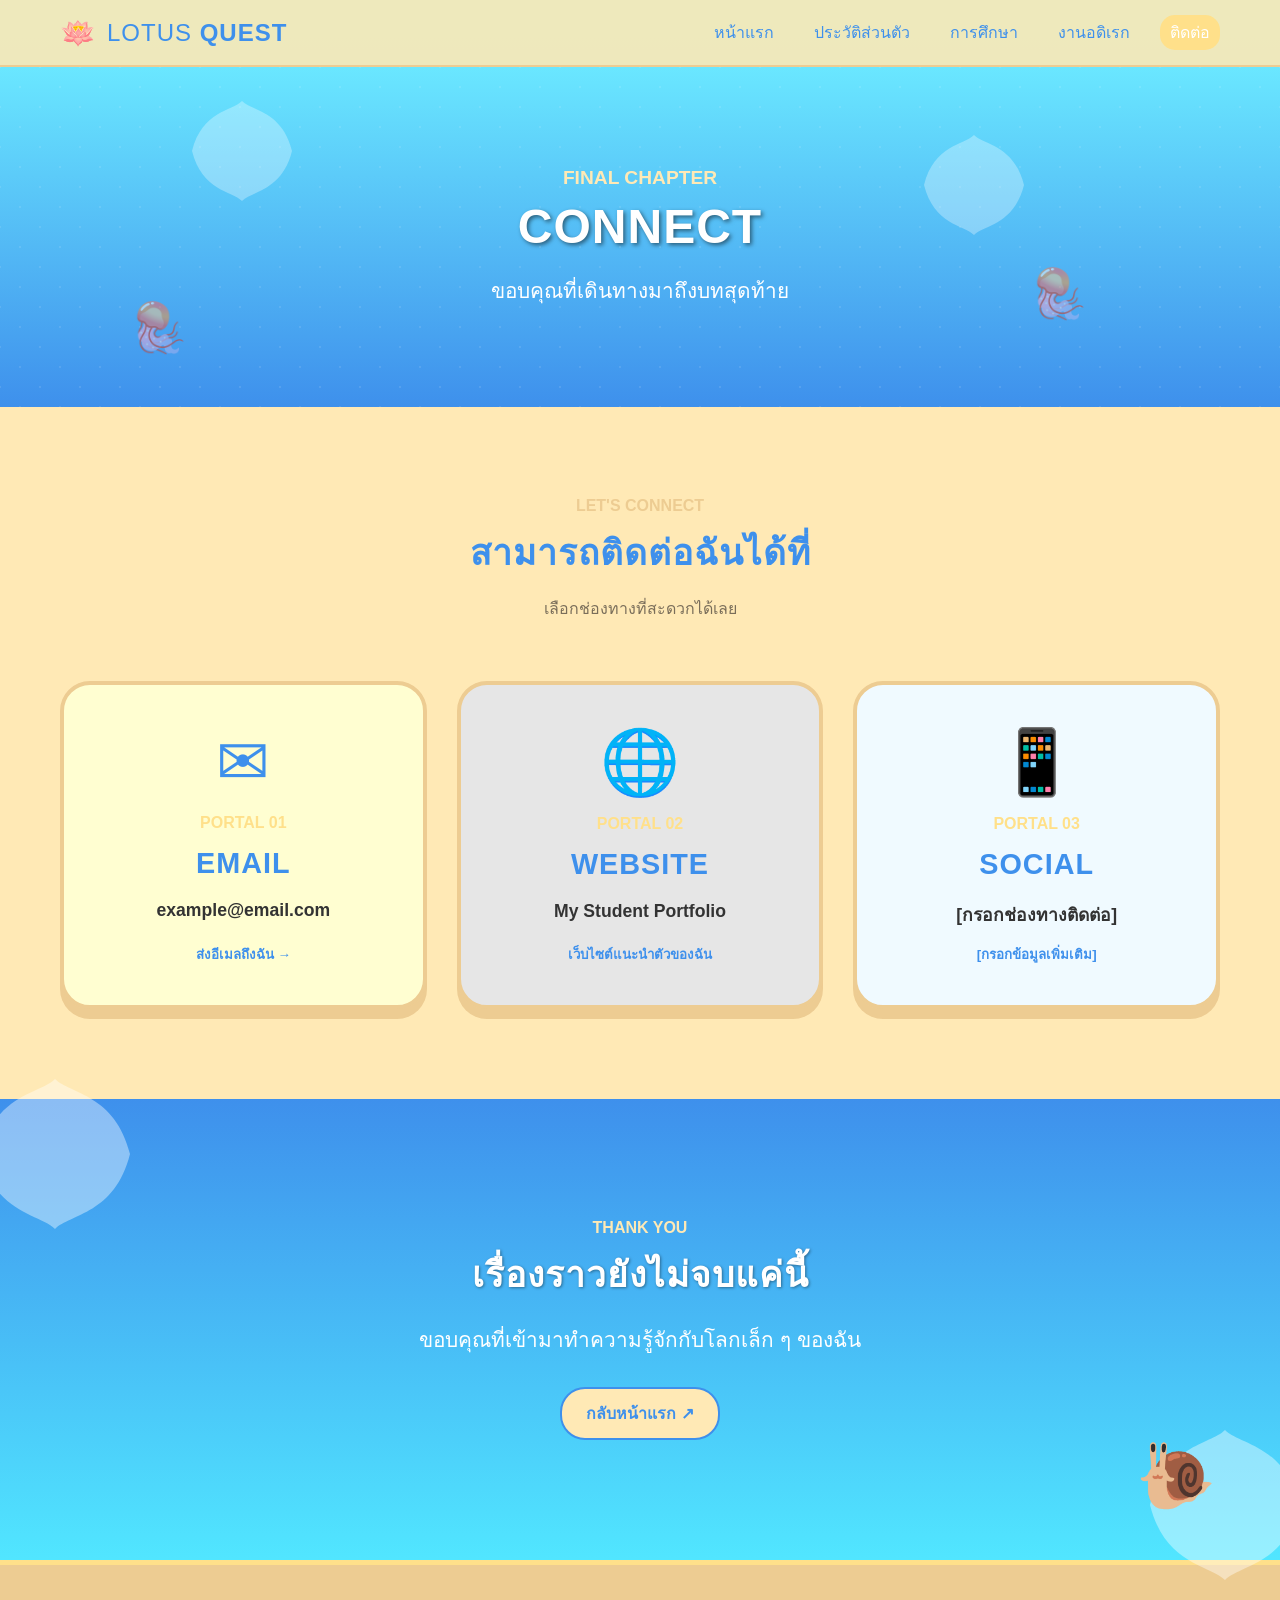
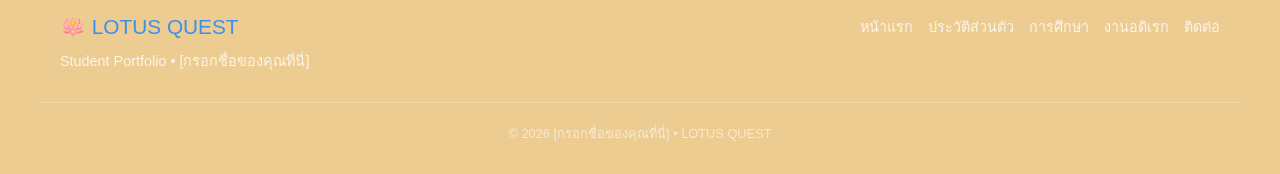
==== contact.html @ 3b306cef "Create contact.html" ====
<!DOCTYPE html>
<html lang="th">
<head>
  <meta charset="UTF-8">
  <meta name="viewport" content="width=device-width, initial-scale=1.0">
  <meta name="description" content="ช่องทางติดต่อของนักเรียนในธีม SpongeBob">
  <title>LOTUS QUEST | ติดต่อ</title>
  <style>
    /* 
       =========================================
       LOTUS QUEST - CONTACT PAGE (SpongeBob Theme)
       =========================================
    */

    /* --- Reset & Defaults --- */
    * {
      margin: 0;
      padding: 0;
      box-sizing: border-box;
    }

    body {
      font-family: 'Helvetica Neue', Helvetica, Arial, sans-serif;
      /* ธีมหลักเป็นพื้นหลังน้ำทะเลและทราย */
      background: linear-gradient(180deg, #51e6ff 0%, #3e90ec 60%, #ffe9b5 100%);
      color: #333;
      overflow-x: hidden;
      display: flex;
      flex-direction: column;
      min-height: 100vh;
    }

    .container {
      max-width: 1200px;
      margin: 0 auto;
      padding: 0 20px;
      width: 100%;
    }

    a {
      text-decoration: none;
      color: inherit;
      transition: all 0.3s ease;
    }

    ul {
      list-style: none;
    }

    /* --- Typography with Wobbly Font Effect --- */
    @font-face {
      font-family: 'Wobbly Font';
      /* คุณสามารถแทนที่ที่นี่ด้วย URL ฟอนต์จริง หรือลบออกหากไม่ต้องการใช้ */
      src: url('https://fonts.cdnfonts.com/s/72225/ComicRunes.woff') format('woff');
    }

    h1, h2, h3, .brand {
      font-family: 'Wobbly Font', 'Comic Sans MS', cursive, sans-serif;
      text-transform: uppercase;
      letter-spacing: 1px;
    }

    h1 {
      font-size: 3rem;
      color: #fff;
      text-shadow: 2px 2px 4px rgba(0,0,0,0.5);
    }

    h2 {
      font-size: 2.2rem;
      color: #fff;
      text-shadow: 1px 1px 3px rgba(0,0,0,0.4);
    }

    /* --- Buttons --- */
    .btn {
      display: inline-block;
      padding: 12px 24px;
      border-radius: 25px;
      font-weight: bold;
      text-transform: uppercase;
      cursor: pointer;
      border: 2px solid;
    }

    .btn-light {
      background-color: #ffe9b5; /* สีทราย */
      color: #3e90ec; /* สีน้ำทะเล */
      border-color: #3e90ec;
    }

    .btn-light:hover {
      background-color: #fff;
      color: #2a6fcc;
    }

    /* --- Header & Navbar --- */
    .site-header {
      background-color: rgba(255, 233, 181, 0.9); /* สีทรายโปร่งแสง */
      padding: 15px 0;
      position: sticky;
      top: 0;
      z-index: 1000;
      border-bottom: 2px solid #edcc92;
    }

    .navbar {
      display: flex;
      justify-content: space-between;
      align-items: center;
    }

    .brand {
      display: flex;
      align-items: center;
      gap: 10px;
      font-size: 1.5rem;
      color: #3e90ec;
    }

    .brand-mark {
      font-size: 1.8rem;
    }

    .nav-links {
      display: flex;
      gap: 20px;
    }

    .nav-links a {
      font-size: 1rem;
      color: #3e90ec;
      padding: 5px 10px;
      border-radius: 15px;
    }

    .nav-links a:hover,
    .nav-links a.active {
      background-color: #ffe08a; /* สีทรายเข้ม */
      color: #fff;
    }

    /* --- Hero Section --- */
    .page-hero {
      position: relative;
      padding: 100px 0;
      text-align: center;
      background: linear-gradient(180deg, #6ae7ff 0%, #3e90ec 100%);
      border-bottom: 10px solid #ffe9b5;
    }

    /* Spongebob Themed Background Elements */
    .sea-background {
      position: absolute;
      top: 0;
      left: 0;
      width: 100%;
      height: 100%;
      background-image: radial-gradient(#fff 1px, transparent 1px),
                        radial-gradient(#fff 1px, transparent 1px);
      background-size: 40px 40px;
      background-position: 0 0, 20px 20px;
      opacity: 0.1;
    }

    .flower-cloud {
      position: absolute;
      width: 100px;
      height: 100px;
      background-image: url('data:image/svg+xml;utf8,<svg xmlns="http://www.w3.org/2000/svg" viewBox="0 0 100 100"><path d="M50 0 C60 10 90 10 100 50 C90 90 60 90 50 100 C40 90 10 90 0 50 C10 10 40 10 50 0 Z" fill="%23fff" opacity="0.3"/></svg>');
      background-size: contain;
      background-repeat: no-repeat;
    }

    .fc1 { top: 10%; left: 15%; animation: float 6s infinite alternate; }
    .fc2 { top: 20%; right: 20%; animation: float 8s infinite alternate-reverse; }

    @keyframes float {
      0% { transform: translate(0, 0); }
      100% { transform: translate(10px, -10px); }
    }

    .jellyfish {
      position: absolute;
      font-size: 3rem;
      opacity: 0.5;
      animation: jelly 4s infinite;
    }

    .jf1 { bottom: 15%; left: 10%; animation-delay: 0.5s; }
    .jf2 { bottom: 25%; right: 15%; animation-delay: 1.5s; }

    @keyframes jelly {
      0% { transform: translateY(0); }
      50% { transform: translateY(-10px); }
      100% { transform: translateY(0); }
    }

    .page-title span {
      display: block;
      font-size: 1.2rem;
      color: #ffe9b5;
      font-weight: bold;
      text-transform: uppercase;
      margin-bottom: 10px;
    }

    .page-title p {
      font-size: 1.3rem;
      color: #fff;
      max-width: 600px;
      margin: 20px auto 0;
      line-height: 1.6;
    }

    /* --- Content Section --- */
    .content-section {
      padding: 80px 0;
      background-color: #ffe9b5; /* สีทราย */
    }

    .section-heading {
      margin-bottom: 60px;
    }

    .section-heading.centered {
      text-align: center;
    }

    .section-heading span {
      display: block;
      color: #edcc92;
      font-weight: bold;
      text-transform: uppercase;
      margin-bottom: 10px;
    }

    .section-heading h2 {
      color: #3e90ec;
      text-shadow: none;
    }

    .section-heading p {
      color: #7a6e5a;
      max-width: 500px;
      margin: 15px auto 0;
    }

    /* Contact Grid */
    .contact-grid {
      display: grid;
      grid-template-columns: repeat(auto-fit, minmax(280px, 1fr));
      gap: 30px;
    }

    .contact-card {
      background-color: #fff;
      padding: 40px;
      border-radius: 30px;
      text-align: center;
      display: flex;
      flex-direction: column;
      align-items: center;
      gap: 15px;
      border: 4px solid #edcc92;
      box-shadow: 0 10px 0 #edcc92; /* เอฟเฟกต์การ์ตูน */
      position: relative;
      transition: all 0.3s ease;
    }

    .contact-card:hover {
      transform: translateY(-5px);
      box-shadow: 0 15px 0 #edcc92;
    }

    .contact-icon {
      font-size: 4rem;
      color: #3e90ec;
    }

    .contact-card span {
      font-weight: bold;
      text-transform: uppercase;
      color: #ffe08a;
    }

    .contact-card h3 {
      font-size: 1.8rem;
      color: #3e90ec;
    }

    .contact-card strong {
      display: block;
      font-size: 1.1rem;
      color: #333;
      margin-top: 5px;
    }

    .contact-card small {
      display: block;
      color: #3e90ec;
      margin-top: auto;
      font-weight: bold;
    }

    /* Card Themes */
    .card-pineapple { background-color: #fffed1; } /* สีเหลืองสับปะรด */
    .card-rock { background-color: #e6e6e6; } /* สีเทาหิน */
    .card-bubble { background-color: #f0faff; } /* สีฟ้าอ่อน */

    /* --- Finale Section --- */
    .contact-finale {
      padding: 120px 0;
      text-align: center;
      position: relative;
      background: linear-gradient(0deg, #51e6ff 0%, #3e90ec 100%);
      border-top: 10px solid #ffe9b5;
    }

    .finale-flower {
      position: absolute;
      width: 150px;
      height: 150px;
      background-image: url('data:image/svg+xml;utf8,<svg xmlns="http://www.w3.org/2000/svg" viewBox="0 0 100 100"><path d="M50 0 C60 10 90 10 100 50 C90 90 60 90 50 100 C40 90 10 90 0 50 C10 10 40 10 50 0 Z" fill="%23fff" opacity="0.4"/></svg>');
      background-size: contain;
      background-repeat: no-repeat;
    }

    .ff1 { top: -20px; left: -20px; animation: rotate 10s infinite linear; }
    .ff2 { bottom: -20px; right: -20px; animation: rotate 12s infinite linear-reverse; }

    @keyframes rotate {
      from { transform: rotate(0deg); }
      to { transform: rotate(360deg); }
    }

    .gary {
      position: absolute;
      font-size: 4rem;
      animation: crawl 8s infinite alternate;
    }

    .g1 { bottom: 10%; right: 5%; }

    @keyframes crawl {
      0% { transform: translateX(0); }
      100% { transform: translateX(-30px); }
    }

    .final-copy span {
      display: block;
      color: #ffe9b5;
      font-weight: bold;
      text-transform: uppercase;
      margin-bottom: 10px;
    }

    .final-copy p {
      font-size: 1.3rem;
      color: #fff;
      max-width: 600px;
      margin: 20px auto 30px;
      line-height: 1.6;
    }

    /* --- Footer --- */
    .site-footer {
      background-color: #edcc92; /* สีทรายเข้ม */
      color: #fff;
      padding: 50px 0 30px;
      margin-top: auto;
      border-top: 5px solid #ffe08a;
    }

    .footer-top {
      display: flex;
      justify-content: space-between;
      align-items: flex-start;
      padding-bottom: 30px;
      border-bottom: 1px solid rgba(255,255,255,0.2);
    }

    .footer-brand {
      font-size: 1.3rem;
      color: #3e90ec;
      margin-bottom: 10px;
      display: inline-block;
    }

    .footer-top p {
      font-size: 0.9rem;
      opacity: 0.8;
    }

    .footer-nav {
      display: flex;
      gap: 15px;
    }

    .footer-nav a {
      font-size: 0.9rem;
      opacity: 0.8;
    }

    .footer-nav a:hover {
      opacity: 1;
    }

    .footer-bottom {
      text-align: center;
      padding-top: 20px;
      font-size: 0.8rem;
      opacity: 0.6;
    }

  </style>
</head>

<body class="contact-page">

  <header class="site-header">
    <nav class="navbar container">
      <a href="index.html" class="brand">
        <span class="brand-mark">🪷</span>
        <span>LOTUS <b>QUEST</b></span>
      </a>
      <div class="nav-links">
        <a href="index.html">หน้าแรก</a>
        <a href="profile.html">ประวัติส่วนตัว</a>
        <a href="education.html">การศึกษา</a>
        <a href="hobby.html">งานอดิเรก</a>
        <a class="active" href="contact.html">ติดต่อ</a>
      </div>
    </nav>
  </header>

  <main>
    <section class="page-hero contact-hero">
      <div class="sea-background"></div>
      <div class="flower-cloud fc1"></div>
      <div class="flower-cloud fc2"></div>
      <div class="jellyfish jf1">🪼</div>
      <div class="jellyfish jf2">🪼</div>

      <div class="page-title">
        <span>FINAL CHAPTER</span>
        <h1>CONNECT</h1>
        <p>ขอบคุณที่เดินทางมาถึงบทสุดท้าย</p>
      </div>
    </section>

    <section class="content-section">
      <div class="container">
        <div class="section-heading centered">
          <span>LET'S CONNECT</span>
          <h2>สามารถติดต่อฉันได้ที่</h2>
          <p>เลือกช่องทางที่สะดวกได้เลย</p>
        </div>

        <div class="contact-grid">
          <a href="mailto:example@email.com" class="contact-card card-pineapple">
            <div class="contact-icon">✉</div>
            <span>PORTAL 01</span>
            <h3>EMAIL</h3>
            <strong>example@email.com</strong>
            <small>ส่งอีเมลถึงฉัน →</small>
          </a>

          <article class="contact-card card-rock">
            <div class="contact-icon">🌐</div>
            <span>PORTAL 02</span>
            <h3>WEBSITE</h3>
            <strong>My Student Portfolio</strong>
            <small>เว็บไซต์แนะนำตัวของฉัน</small>
          </article>

          <article class="contact-card card-bubble">
            <div class="contact-icon">📱</div>
            <span>PORTAL 03</span>
            <h3>SOCIAL</h3>
            <strong>[กรอกช่องทางติดต่อ]</strong>
            <small>[กรอกข้อมูลเพิ่มเติม]</small>
          </article>
        </div>
      </div>
    </section>

    <section class="contact-finale">
      <div class="finale-flower ff1"></div>
      <div class="finale-flower ff2"></div>
      <div class="gary g1">🐌</div>

      <div class="final-copy">
        <span>THANK YOU</span>
        <h2>เรื่องราวยังไม่จบแค่นี้</h2>
        <p>ขอบคุณที่เข้ามาทำความรู้จักกับโลกเล็ก ๆ ของฉัน</p>
        <a href="index.html" class="btn btn-light">กลับหน้าแรก <b>↗</b></a>
      </div>
    </section>
  </main>

  <footer class="site-footer">
    <div class="footer-top container">
      <div>
        <a href="index.html" class="footer-brand">🪷 LOTUS QUEST</a>
        <p>Student Portfolio • [กรอกชื่อของคุณที่นี่]</p>
      </div>
      <div class="footer-nav">
        <a href="index.html">หน้าแรก</a>
        <a href="profile.html">ประวัติส่วนตัว</a>
        <a href="education.html">การศึกษา</a>
        <a href="hobby.html">งานอดิเรก</a>
        <a href="contact.html">ติดต่อ</a>
      </div>
    </div>
    <div class="footer-bottom">
      © 2026 [กรอกชื่อของคุณที่นี่] • LOTUS QUEST
    </div>
  </footer>

</body>
</html>
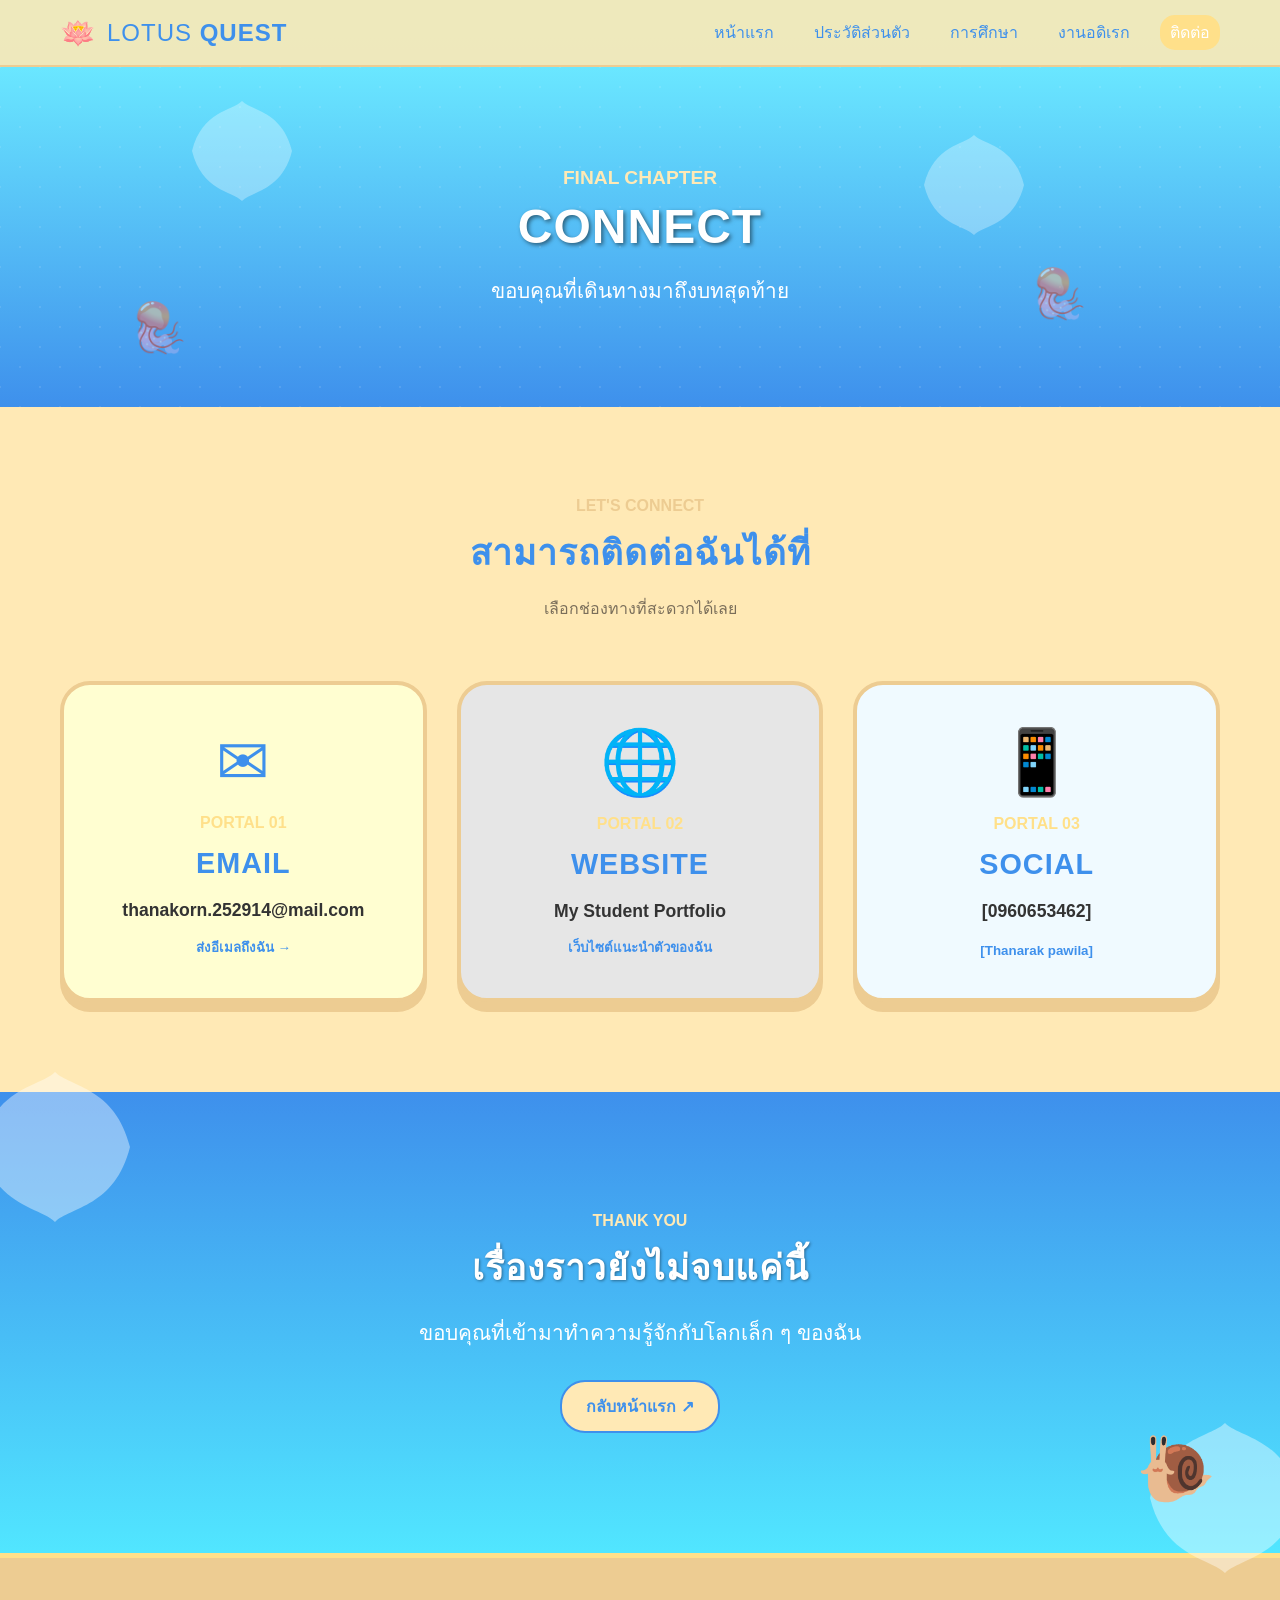
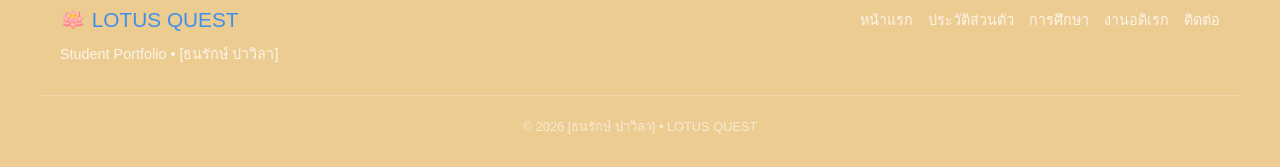
==== commit 50b97b3a: "Update contact.html" ====
--- a/contact.html
+++ b/contact.html
@@ -458,11 +458,11 @@
         </div>
 
         <div class="contact-grid">
-          <a href="mailto:example@email.com" class="contact-card card-pineapple">
+          <a href=" thanakorn.252914@gmail.com" class="contact-card card-pineapple">
             <div class="contact-icon">✉</div>
             <span>PORTAL 01</span>
             <h3>EMAIL</h3>
-            <strong>example@email.com</strong>
+            <strong>thanakorn.252914@mail.com</strong>
             <small>ส่งอีเมลถึงฉัน →</small>
           </a>
 
@@ -478,8 +478,8 @@
             <div class="contact-icon">📱</div>
             <span>PORTAL 03</span>
             <h3>SOCIAL</h3>
-            <strong>[กรอกช่องทางติดต่อ]</strong>
-            <small>[กรอกข้อมูลเพิ่มเติม]</small>
+            <strong>[0960653462]</strong>
+            <small>[Thanarak pawila]</small>
           </article>
         </div>
       </div>
@@ -503,7 +503,7 @@
     <div class="footer-top container">
       <div>
         <a href="index.html" class="footer-brand">🪷 LOTUS QUEST</a>
-        <p>Student Portfolio • [กรอกชื่อของคุณที่นี่]</p>
+        <p>Student Portfolio • [ธนรักษ์ ปาวิลา]</p>
       </div>
       <div class="footer-nav">
         <a href="index.html">หน้าแรก</a>
@@ -514,7 +514,7 @@
       </div>
     </div>
     <div class="footer-bottom">
-      © 2026 [กรอกชื่อของคุณที่นี่] • LOTUS QUEST
+      © 2026 [ธนรักษ์ ปาวิลา] • LOTUS QUEST
     </div>
   </footer>
 
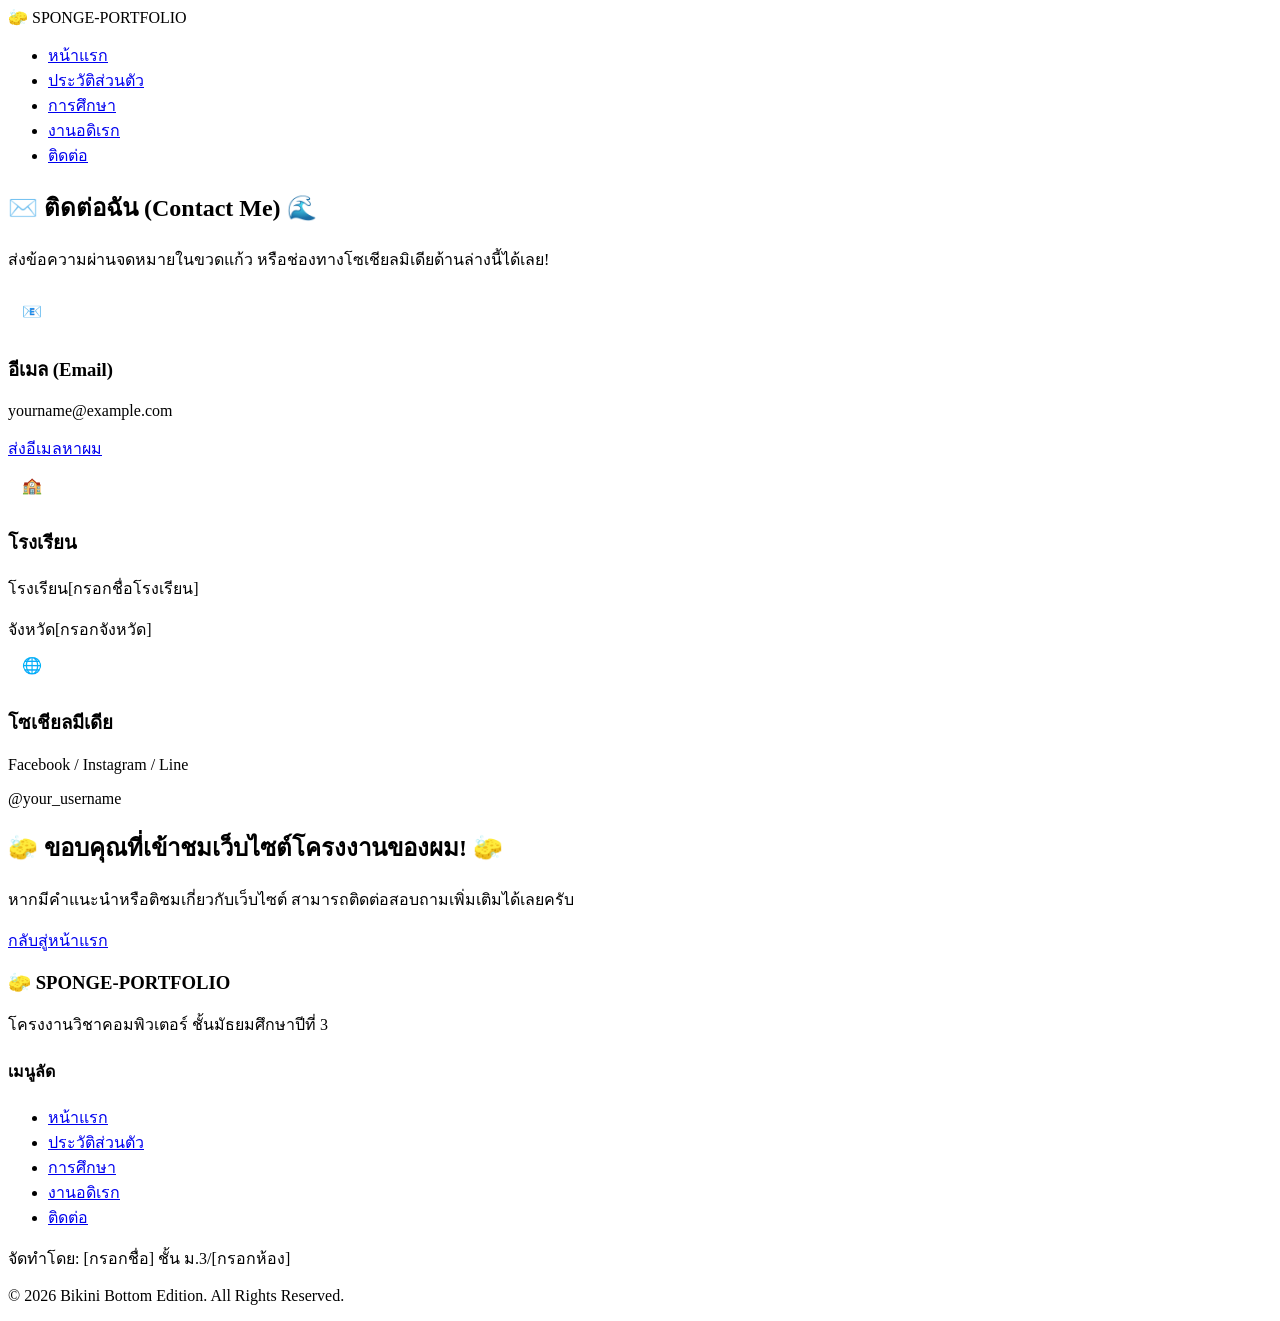
==== commit 0f399d9b: "Update contact.html" ====
--- a/contact.html
+++ b/contact.html
@@ -1,522 +1,87 @@
 <!DOCTYPE html>
 <html lang="th">
 <head>
-  <meta charset="UTF-8">
-  <meta name="viewport" content="width=device-width, initial-scale=1.0">
-  <meta name="description" content="ช่องทางติดต่อของนักเรียนในธีม SpongeBob">
-  <title>LOTUS QUEST | ติดต่อ</title>
-  <style>
-    /* 
-       =========================================
-       LOTUS QUEST - CONTACT PAGE (SpongeBob Theme)
-       =========================================
-    */
+    <meta charset="UTF-8">
+    <meta name="viewport" content="width=device-width, initial-scale=1.0">
+    <title>ช่องทางติดต่อ - SpongeBob Portfolio</title>
+    <link rel="stylesheet" href="style.css">
+</head>
+<body>
+    <header class="navbar">
+        <div class="logo-container">
+            <span class="bubble-icon">🧽</span>
+            <span class="logo-text">SPONGE-PORTFOLIO</span>
+        </div>
+        <nav>
+            <ul class="nav-links">
+                <li><a href="index.html">หน้าแรก</a></li>
+                <li><a href="profile.html">ประวัติส่วนตัว</a></li>
+                <li><a href="education.html">การศึกษา</a></li>
+                <li><a href="hobby.html">งานอดิเรก</a></li>
+                <li><a href="contact.html" class="active">ติดต่อ</a></li>
+            </ul>
+        </nav>
+    </header>
 
-    /* --- Reset & Defaults --- */
-    * {
-      margin: 0;
-      padding: 0;
-      box-sizing: border-box;
-    }
+    <main class="page-container">
+        <section class="page-header">
+            <h1 class="page-title">✉️ ติดต่อฉัน (Contact Me) 🌊</h1>
+            <p class="page-subtitle">ส่งข้อความผ่านจดหมายในขวดแก้ว หรือช่องทางโซเชียลมิเดียด้านล่างนี้ได้เลย!</p>
+        </section>
 
-    body {
-      font-family: 'Helvetica Neue', Helvetica, Arial, sans-serif;
-      /* ธีมหลักเป็นพื้นหลังน้ำทะเลและทราย */
-      background: linear-gradient(180deg, #51e6ff 0%, #3e90ec 60%, #ffe9b5 100%);
-      color: #333;
-      overflow-x: hidden;
-      display: flex;
-      flex-direction: column;
-      min-height: 100vh;
-    }
+        <section class="contact-section">
+            <div class="contact-grid">
+                <div class="contact-card">
+                    <div class="contact-icon">📧</div>
+                    <h3>อีเมล (Email)</h3>
+                    <p>yourname@example.com</p>
+                    <a href="mailto:yourname@example.com" class="btn btn-primary btn-sm">ส่งอีเมลหาผม</a>
+                </div>
 
-    .container {
-      max-width: 1200px;
-      margin: 0 auto;
-      padding: 0 20px;
-      width: 100%;
-    }
+                <div class="contact-card">
+                    <div class="contact-icon">🏫</div>
+                    <h3>โรงเรียน</h3>
+                    <p>โรงเรียน[กรอกชื่อโรงเรียน]</p>
+                    <span class="contact-subtext">จังหวัด[กรอกจังหวัด]</span>
+                </div>
 
-    a {
-      text-decoration: none;
-      color: inherit;
-      transition: all 0.3s ease;
-    }
+                <div class="contact-card">
+                    <div class="contact-icon">🌐</div>
+                    <h3>โซเชียลมีเดีย</h3>
+                    <p>Facebook / Instagram / Line</p>
+                    <span class="contact-subtext">@your_username</span>
+                </div>
+            </div>
 
-    ul {
-      list-style: none;
-    }
+            <div class="cta-box">
+                <h2>🧽 ขอบคุณที่เข้าชมเว็บไซต์โครงงานของผม! 🧽</h2>
+                <p>หากมีคำแนะนำหรือติชมเกี่ยวกับเว็บไซต์ สามารถติดต่อสอบถามเพิ่มเติมได้เลยครับ</p>
+                <a href="index.html" class="btn btn-secondary">กลับสู่หน้าแรก</a>
+            </div>
+        </section>
+    </main>
 
-    /* --- Typography with Wobbly Font Effect --- */
-    @font-face {
-      font-family: 'Wobbly Font';
-      /* คุณสามารถแทนที่ที่นี่ด้วย URL ฟอนต์จริง หรือลบออกหากไม่ต้องการใช้ */
-      src: url('https://fonts.cdnfonts.com/s/72225/ComicRunes.woff') format('woff');
-    }
-
-    h1, h2, h3, .brand {
-      font-family: 'Wobbly Font', 'Comic Sans MS', cursive, sans-serif;
-      text-transform: uppercase;
-      letter-spacing: 1px;
-    }
-
-    h1 {
-      font-size: 3rem;
-      color: #fff;
-      text-shadow: 2px 2px 4px rgba(0,0,0,0.5);
-    }
-
-    h2 {
-      font-size: 2.2rem;
-      color: #fff;
-      text-shadow: 1px 1px 3px rgba(0,0,0,0.4);
-    }
-
-    /* --- Buttons --- */
-    .btn {
-      display: inline-block;
-      padding: 12px 24px;
-      border-radius: 25px;
-      font-weight: bold;
-      text-transform: uppercase;
-      cursor: pointer;
-      border: 2px solid;
-    }
-
-    .btn-light {
-      background-color: #ffe9b5; /* สีทราย */
-      color: #3e90ec; /* สีน้ำทะเล */
-      border-color: #3e90ec;
-    }
-
-    .btn-light:hover {
-      background-color: #fff;
-      color: #2a6fcc;
-    }
-
-    /* --- Header & Navbar --- */
-    .site-header {
-      background-color: rgba(255, 233, 181, 0.9); /* สีทรายโปร่งแสง */
-      padding: 15px 0;
-      position: sticky;
-      top: 0;
-      z-index: 1000;
-      border-bottom: 2px solid #edcc92;
-    }
-
-    .navbar {
-      display: flex;
-      justify-content: space-between;
-      align-items: center;
-    }
-
-    .brand {
-      display: flex;
-      align-items: center;
-      gap: 10px;
-      font-size: 1.5rem;
-      color: #3e90ec;
-    }
-
-    .brand-mark {
-      font-size: 1.8rem;
-    }
-
-    .nav-links {
-      display: flex;
-      gap: 20px;
-    }
-
-    .nav-links a {
-      font-size: 1rem;
-      color: #3e90ec;
-      padding: 5px 10px;
-      border-radius: 15px;
-    }
-
-    .nav-links a:hover,
-    .nav-links a.active {
-      background-color: #ffe08a; /* สีทรายเข้ม */
-      color: #fff;
-    }
-
-    /* --- Hero Section --- */
-    .page-hero {
-      position: relative;
-      padding: 100px 0;
-      text-align: center;
-      background: linear-gradient(180deg, #6ae7ff 0%, #3e90ec 100%);
-      border-bottom: 10px solid #ffe9b5;
-    }
-
-    /* Spongebob Themed Background Elements */
-    .sea-background {
-      position: absolute;
-      top: 0;
-      left: 0;
-      width: 100%;
-      height: 100%;
-      background-image: radial-gradient(#fff 1px, transparent 1px),
-                        radial-gradient(#fff 1px, transparent 1px);
-      background-size: 40px 40px;
-      background-position: 0 0, 20px 20px;
-      opacity: 0.1;
-    }
-
-    .flower-cloud {
-      position: absolute;
-      width: 100px;
-      height: 100px;
-      background-image: url('data:image/svg+xml;utf8,<svg xmlns="http://www.w3.org/2000/svg" viewBox="0 0 100 100"><path d="M50 0 C60 10 90 10 100 50 C90 90 60 90 50 100 C40 90 10 90 0 50 C10 10 40 10 50 0 Z" fill="%23fff" opacity="0.3"/></svg>');
-      background-size: contain;
-      background-repeat: no-repeat;
-    }
-
-    .fc1 { top: 10%; left: 15%; animation: float 6s infinite alternate; }
-    .fc2 { top: 20%; right: 20%; animation: float 8s infinite alternate-reverse; }
-
-    @keyframes float {
-      0% { transform: translate(0, 0); }
-      100% { transform: translate(10px, -10px); }
-    }
-
-    .jellyfish {
-      position: absolute;
-      font-size: 3rem;
-      opacity: 0.5;
-      animation: jelly 4s infinite;
-    }
-
-    .jf1 { bottom: 15%; left: 10%; animation-delay: 0.5s; }
-    .jf2 { bottom: 25%; right: 15%; animation-delay: 1.5s; }
-
-    @keyframes jelly {
-      0% { transform: translateY(0); }
-      50% { transform: translateY(-10px); }
-      100% { transform: translateY(0); }
-    }
-
-    .page-title span {
-      display: block;
-      font-size: 1.2rem;
-      color: #ffe9b5;
-      font-weight: bold;
-      text-transform: uppercase;
-      margin-bottom: 10px;
-    }
-
-    .page-title p {
-      font-size: 1.3rem;
-      color: #fff;
-      max-width: 600px;
-      margin: 20px auto 0;
-      line-height: 1.6;
-    }
-
-    /* --- Content Section --- */
-    .content-section {
-      padding: 80px 0;
-      background-color: #ffe9b5; /* สีทราย */
-    }
-
-    .section-heading {
-      margin-bottom: 60px;
-    }
-
-    .section-heading.centered {
-      text-align: center;
-    }
-
-    .section-heading span {
-      display: block;
-      color: #edcc92;
-      font-weight: bold;
-      text-transform: uppercase;
-      margin-bottom: 10px;
-    }
-
-    .section-heading h2 {
-      color: #3e90ec;
-      text-shadow: none;
-    }
-
-    .section-heading p {
-      color: #7a6e5a;
-      max-width: 500px;
-      margin: 15px auto 0;
-    }
-
-    /* Contact Grid */
-    .contact-grid {
-      display: grid;
-      grid-template-columns: repeat(auto-fit, minmax(280px, 1fr));
-      gap: 30px;
-    }
-
-    .contact-card {
-      background-color: #fff;
-      padding: 40px;
-      border-radius: 30px;
-      text-align: center;
-      display: flex;
-      flex-direction: column;
-      align-items: center;
-      gap: 15px;
-      border: 4px solid #edcc92;
-      box-shadow: 0 10px 0 #edcc92; /* เอฟเฟกต์การ์ตูน */
-      position: relative;
-      transition: all 0.3s ease;
-    }
-
-    .contact-card:hover {
-      transform: translateY(-5px);
-      box-shadow: 0 15px 0 #edcc92;
-    }
-
-    .contact-icon {
-      font-size: 4rem;
-      color: #3e90ec;
-    }
-
-    .contact-card span {
-      font-weight: bold;
-      text-transform: uppercase;
-      color: #ffe08a;
-    }
-
-    .contact-card h3 {
-      font-size: 1.8rem;
-      color: #3e90ec;
-    }
-
-    .contact-card strong {
-      display: block;
-      font-size: 1.1rem;
-      color: #333;
-      margin-top: 5px;
-    }
-
-    .contact-card small {
-      display: block;
-      color: #3e90ec;
-      margin-top: auto;
-      font-weight: bold;
-    }
-
-    /* Card Themes */
-    .card-pineapple { background-color: #fffed1; } /* สีเหลืองสับปะรด */
-    .card-rock { background-color: #e6e6e6; } /* สีเทาหิน */
-    .card-bubble { background-color: #f0faff; } /* สีฟ้าอ่อน */
-
-    /* --- Finale Section --- */
-    .contact-finale {
-      padding: 120px 0;
-      text-align: center;
-      position: relative;
-      background: linear-gradient(0deg, #51e6ff 0%, #3e90ec 100%);
-      border-top: 10px solid #ffe9b5;
-    }
-
-    .finale-flower {
-      position: absolute;
-      width: 150px;
-      height: 150px;
-      background-image: url('data:image/svg+xml;utf8,<svg xmlns="http://www.w3.org/2000/svg" viewBox="0 0 100 100"><path d="M50 0 C60 10 90 10 100 50 C90 90 60 90 50 100 C40 90 10 90 0 50 C10 10 40 10 50 0 Z" fill="%23fff" opacity="0.4"/></svg>');
-      background-size: contain;
-      background-repeat: no-repeat;
-    }
-
-    .ff1 { top: -20px; left: -20px; animation: rotate 10s infinite linear; }
-    .ff2 { bottom: -20px; right: -20px; animation: rotate 12s infinite linear-reverse; }
-
-    @keyframes rotate {
-      from { transform: rotate(0deg); }
-      to { transform: rotate(360deg); }
-    }
-
-    .gary {
-      position: absolute;
-      font-size: 4rem;
-      animation: crawl 8s infinite alternate;
-    }
-
-    .g1 { bottom: 10%; right: 5%; }
-
-    @keyframes crawl {
-      0% { transform: translateX(0); }
-      100% { transform: translateX(-30px); }
-    }
-
-    .final-copy span {
-      display: block;
-      color: #ffe9b5;
-      font-weight: bold;
-      text-transform: uppercase;
-      margin-bottom: 10px;
-    }
-
-    .final-copy p {
-      font-size: 1.3rem;
-      color: #fff;
-      max-width: 600px;
-      margin: 20px auto 30px;
-      line-height: 1.6;
-    }
-
-    /* --- Footer --- */
-    .site-footer {
-      background-color: #edcc92; /* สีทรายเข้ม */
-      color: #fff;
-      padding: 50px 0 30px;
-      margin-top: auto;
-      border-top: 5px solid #ffe08a;
-    }
-
-    .footer-top {
-      display: flex;
-      justify-content: space-between;
-      align-items: flex-start;
-      padding-bottom: 30px;
-      border-bottom: 1px solid rgba(255,255,255,0.2);
-    }
-
-    .footer-brand {
-      font-size: 1.3rem;
-      color: #3e90ec;
-      margin-bottom: 10px;
-      display: inline-block;
-    }
-
-    .footer-top p {
-      font-size: 0.9rem;
-      opacity: 0.8;
-    }
-
-    .footer-nav {
-      display: flex;
-      gap: 15px;
-    }
-
-    .footer-nav a {
-      font-size: 0.9rem;
-      opacity: 0.8;
-    }
-
-    .footer-nav a:hover {
-      opacity: 1;
-    }
-
-    .footer-bottom {
-      text-align: center;
-      padding-top: 20px;
-      font-size: 0.8rem;
-      opacity: 0.6;
-    }
-
-  </style>
-</head>
-
-<body class="contact-page">
-
-  <header class="site-header">
-    <nav class="navbar container">
-      <a href="index.html" class="brand">
-        <span class="brand-mark">🪷</span>
-        <span>LOTUS <b>QUEST</b></span>
-      </a>
-      <div class="nav-links">
-        <a href="index.html">หน้าแรก</a>
-        <a href="profile.html">ประวัติส่วนตัว</a>
-        <a href="education.html">การศึกษา</a>
-        <a href="hobby.html">งานอดิเรก</a>
-        <a class="active" href="contact.html">ติดต่อ</a>
-      </div>
-    </nav>
-  </header>
-
-  <main>
-    <section class="page-hero contact-hero">
-      <div class="sea-background"></div>
-      <div class="flower-cloud fc1"></div>
-      <div class="flower-cloud fc2"></div>
-      <div class="jellyfish jf1">🪼</div>
-      <div class="jellyfish jf2">🪼</div>
-
-      <div class="page-title">
-        <span>FINAL CHAPTER</span>
-        <h1>CONNECT</h1>
-        <p>ขอบคุณที่เดินทางมาถึงบทสุดท้าย</p>
-      </div>
-    </section>
-
-    <section class="content-section">
-      <div class="container">
-        <div class="section-heading centered">
-          <span>LET'S CONNECT</span>
-          <h2>สามารถติดต่อฉันได้ที่</h2>
-          <p>เลือกช่องทางที่สะดวกได้เลย</p>
+    <footer class="footer">
+        <div class="footer-container">
+            <div class="footer-brand">
+                <h3>🧽 SPONGE-PORTFOLIO</h3>
+                <p>โครงงานวิชาคอมพิวเตอร์ ชั้นมัธยมศึกษาปีที่ 3</p>
+            </div>
+            <div class="footer-links">
+                <h4>เมนูลัด</h4>
+                <ul>
+                    <li><a href="index.html">หน้าแรก</a></li>
+                    <li><a href="profile.html">ประวัติส่วนตัว</a></li>
+                    <li><a href="education.html">การศึกษา</a></li>
+                    <li><a href="hobby.html">งานอดิเรก</a></li>
+                    <li><a href="contact.html">ติดต่อ</a></li>
+                </ul>
+            </div>
+            <div class="footer-info">
+                <p>จัดทำโดย: [กรอกชื่อ] ชั้น ม.3/[กรอกห้อง]</p>
+                <p>© 2026 Bikini Bottom Edition. All Rights Reserved.</p>
+            </div>
         </div>
-
-        <div class="contact-grid">
-          <a href=" thanakorn.252914@gmail.com" class="contact-card card-pineapple">
-            <div class="contact-icon">✉</div>
-            <span>PORTAL 01</span>
-            <h3>EMAIL</h3>
-            <strong>thanakorn.252914@mail.com</strong>
-            <small>ส่งอีเมลถึงฉัน →</small>
-          </a>
-
-          <article class="contact-card card-rock">
-            <div class="contact-icon">🌐</div>
-            <span>PORTAL 02</span>
-            <h3>WEBSITE</h3>
-            <strong>My Student Portfolio</strong>
-            <small>เว็บไซต์แนะนำตัวของฉัน</small>
-          </article>
-
-          <article class="contact-card card-bubble">
-            <div class="contact-icon">📱</div>
-            <span>PORTAL 03</span>
-            <h3>SOCIAL</h3>
-            <strong>[0960653462]</strong>
-            <small>[Thanarak pawila]</small>
-          </article>
-        </div>
-      </div>
-    </section>
-
-    <section class="contact-finale">
-      <div class="finale-flower ff1"></div>
-      <div class="finale-flower ff2"></div>
-      <div class="gary g1">🐌</div>
-
-      <div class="final-copy">
-        <span>THANK YOU</span>
-        <h2>เรื่องราวยังไม่จบแค่นี้</h2>
-        <p>ขอบคุณที่เข้ามาทำความรู้จักกับโลกเล็ก ๆ ของฉัน</p>
-        <a href="index.html" class="btn btn-light">กลับหน้าแรก <b>↗</b></a>
-      </div>
-    </section>
-  </main>
-
-  <footer class="site-footer">
-    <div class="footer-top container">
-      <div>
-        <a href="index.html" class="footer-brand">🪷 LOTUS QUEST</a>
-        <p>Student Portfolio • [ธนรักษ์ ปาวิลา]</p>
-      </div>
-      <div class="footer-nav">
-        <a href="index.html">หน้าแรก</a>
-        <a href="profile.html">ประวัติส่วนตัว</a>
-        <a href="education.html">การศึกษา</a>
-        <a href="hobby.html">งานอดิเรก</a>
-        <a href="contact.html">ติดต่อ</a>
-      </div>
-    </div>
-    <div class="footer-bottom">
-      © 2026 [ธนรักษ์ ปาวิลา] • LOTUS QUEST
-    </div>
-  </footer>
-
+    </footer>
 </body>
 </html>
--- a/style.css
+++ b/style.css
@@ -0,0 +1,383 @@
+/* ต่อจากส่วน CONTACT */
+  animation-direction: reverse;
+}
+
+.night-water {
+  position: absolute;
+  left: -10%;
+  bottom: -100px;
+  width: 120%;
+  height: 40%;
+  border-radius: 50%;
+  background: repeating-radial-gradient(
+    ellipse at center,
+    rgba(255, 255, 255, .08) 0 2px,
+    transparent 3px 35px
+  );
+}
+
+.contact-layout {
+  display: grid;
+  grid-template-columns: 1fr 1fr;
+  gap: 60px;
+  align-items: start;
+}
+
+.contact-info-card {
+  padding: 40px;
+  background: #fff;
+  border: 1px solid var(--line);
+  box-shadow: var(--shadow);
+}
+
+.contact-item {
+  display: flex;
+  align-items: center;
+  gap: 16px;
+  margin-bottom: 24px;
+}
+
+.contact-icon {
+  width: 48px;
+  height: 48px;
+  display: grid;
+  place-items: center;
+  border-radius: 50%;
+  background: var(--gradient);
+  color: #fff;
+}
+
+.contact-form {
+  padding: 40px;
+  background: #fff;
+  border: 1px solid var(--line);
+  box-shadow: var(--shadow);
+  display: flex;
+  flex-direction: column;
+  gap: 18px;
+}
+
+.form-group {
+  display: flex;
+  flex-direction: column;
+  gap: 8px;
+}
+
+.form-group label {
+  font-size: .78rem;
+  color: var(--text);
+  font-weight: 500;
+}
+
+.form-group input,
+.form-group textarea {
+  width: 100%;
+  padding: 12px 16px;
+  border: 1px solid var(--line);
+  border-radius: 8px;
+  font-family: inherit;
+  font-size: .85rem;
+  outline: none;
+  transition: .3s;
+}
+
+.form-group input:focus,
+.form-group textarea:focus {
+  border-color: var(--blue);
+  box-shadow: 0 0 0 3px rgba(75, 155, 182, .15);
+}
+
+
+/* FOOTER */
+
+.site-footer {
+  padding: 40px 0;
+  background: #061522;
+  color: rgba(255, 255, 255, .6);
+  text-align: center;
+  font-size: .75rem;
+  border-top: 1px solid rgba(255, 255, 255, .08);
+}
+
+
+/* KEYFRAME ANIMATIONS */
+
+@keyframes float {
+  0%, 100% { transform: translateY(0); }
+  50% { transform: translateY(-10px); }
+}
+
+@keyframes floatSmall {
+  0%, 100% { transform: translateY(0); }
+  50% { transform: translateY(-5px); }
+}
+
+@keyframes moon {
+  0%, 100% { transform: translateX(-50%) translateY(0); }
+  50% { transform: translateX(-50%) translateY(-8px); }
+}
+
+@keyframes twinkle {
+  0%, 100% { opacity: .3; }
+  50% { opacity: 1; }
+}
+
+@keyframes drift {
+  0%, 100% { transform: translateX(0); }
+  50% { transform: translateX(30px); }
+}
+
+@keyframes ripple {
+  0% { transform: translateX(-50%) scale(.8); opacity: .8; }
+  100% { transform: translateX(-50%) scale(1.2); opacity: 0; }
+}
+
+@keyframes rise {
+  from { opacity: 0; transform: translateY(20px); }
+  to { opacity: 1; transform: translateY(0); }
+}
+
+@keyframes glow {
+  0%, 100% { opacity: .6; transform: scale(1); }
+  50% { opacity: .9; transform: scale(1.05); }
+}
+
+@keyframes spin {
+  from { transform: translate(-50%, -50%) rotate(0deg); }
+  to { transform: translate(-50%, -50%) rotate(360deg); }
+}
+
+@keyframes spinReverse {
+  from { transform: translate(-50%, -50%) rotate(360deg); }
+  to { transform: translate(-50%, -50%) rotate(0deg); }
+}
+
+@keyframes intro-out {
+  to { opacity: 0; visibility: hidden; }
+}
+
+@keyframes bar {
+  from { transform: translateX(-30%); }
+  to { transform: translateX(100%); }
+}
+
+@keyframes timelineFlow {
+  to { top: 100%; }
+}
+
+@keyframes riverLight {
+  0% { opacity: .2; transform: translateX(-50%) translateY(0); }
+  50% { opacity: .8; }
+  100% { opacity: .2; transform: translateX(-50%) translateY(20px); }
+}
+
+@keyframes water {
+  0%, 100% { transform: scaleY(1); }
+  50% { transform: scaleY(1.05); }
+}
+
+
+/* RESPONSIVE DESIGN */
+
+@media (max-width: 992px) {
+  .home-grid,
+  .profile-layout,
+  .story-grid,
+  .study-feature,
+  .contact-layout {
+    grid-template-columns: 1fr;
+    gap: 40px;
+  }
+
+  .chapter-grid,
+  .value-grid,
+  .hobby-grid {
+    grid-template-columns: repeat(2, 1fr);
+  }
+
+  .timeline-item,
+  .timeline-item.right {
+    width: 100%;
+    padding-left: 50px;
+    padding-right: 0;
+  }
+
+  .timeline-item.right {
+    margin-left: 0;
+  }
+
+  .timeline-line {
+    left: 20px;
+  }
+
+  .timeline-point,
+  .timeline-item.right .timeline-point {
+    left: 1px;
+    right: auto;
+  }
+}
+
+@media (max-width: 600px) {
+  .chapter-grid,
+  .value-grid,
+  .hobby-grid,
+  .info-grid {
+    grid-template-columns: 1fr;
+  }
+  
+  .nav-links {
+    display: none; /* แนะนำให้เพิ่ม Mobile Menu Toggle ในอนาคต */
+  }
+}
+/* ==========================================
+   MAIN CHARACTER / AVATAR SECTION
+   ========================================== */
+
+.character-section {
+  position: relative;
+  padding: 100px 0;
+  background: linear-gradient(180deg, #0c293d 0%, #174d5d 100%);
+  color: #fff;
+  overflow: hidden;
+}
+
+.character-wrapper {
+  display: grid;
+  grid-template-columns: 450px 1fr;
+  gap: 60px;
+  align-items: center;
+}
+
+/* Character Visual & Aura FX */
+.character-display {
+  position: relative;
+  min-height: 480px;
+  display: grid;
+  place-items: center;
+}
+
+.character-aura {
+  position: absolute;
+  width: 380px;
+  height: 380px;
+  border-radius: 50%;
+  background: radial-gradient(
+    circle,
+    rgba(237, 169, 199, 0.35) 0%,
+    rgba(169, 154, 221, 0.2) 50%,
+    transparent 70%
+  );
+  animation: glow 4s ease-in-out infinite alternate;
+}
+
+.character-ring {
+  position: absolute;
+  width: 400px;
+  height: 400px;
+  border: 1.5px dashed rgba(223, 245, 251, 0.4);
+  border-radius: 50%;
+  animation: spin 20s linear infinite;
+}
+
+.character-avatar {
+  position: relative;
+  z-index: 5;
+  width: 280px;
+  height: 380px;
+  padding: 10px;
+  border-radius: 200px 200px 40px 40px;
+  background: var(--gradient);
+  box-shadow: 0 20px 50px rgba(0, 0, 0, 0.3);
+  animation: float 4.5s ease-in-out infinite;
+}
+
+.character-avatar img {
+  width: 100%;
+  height: 100%;
+  object-fit: cover;
+  border-radius: 190px 190px 32px 32px;
+}
+
+.character-badge {
+  position: absolute;
+  bottom: 20px;
+  right: 20px;
+  z-index: 6;
+  padding: 6px 16px;
+  background: rgba(255, 255, 255, 0.85);
+  backdrop-filter: blur(8px);
+  color: var(--blue-dark);
+  font-family: Cinzel, serif;
+  font-size: 0.75rem;
+  font-weight: 600;
+  border-radius: 999px;
+  box-shadow: var(--shadow);
+  border: 1px solid rgba(255, 255, 255, 0.6);
+}
+
+/* Character Content & Stats */
+.character-info h2 {
+  font-family: Cinzel, serif;
+  font-size: clamp(2.2rem, 4vw, 3.2rem);
+  color: #fff;
+  margin-bottom: 4px;
+}
+
+.character-title {
+  display: inline-block;
+  font-family: Cinzel, serif;
+  font-size: 0.85rem;
+  color: var(--pink);
+  letter-spacing: 3px;
+  margin-bottom: 20px;
+}
+
+.character-bio {
+  color: rgba(255, 255, 255, 0.8);
+  font-size: 0.9rem;
+  line-height: 1.8;
+  margin-bottom: 30px;
+}
+
+.character-stats {
+  display: grid;
+  grid-template-columns: repeat(2, 1fr);
+  gap: 16px;
+}
+
+.stat-card {
+  padding: 16px 20px;
+  background: rgba(255, 255, 255, 0.06);
+  border: 1px solid rgba(255, 255, 255, 0.12);
+  border-radius: 16px;
+  backdrop-filter: blur(6px);
+  transition: 0.3s;
+}
+
+.stat-card:hover {
+  background: rgba(255, 255, 255, 0.12);
+  transform: translateY(-4px);
+}
+
+.stat-card span {
+  display: block;
+  font-size: 0.7rem;
+  color: rgba(255, 255, 255, 0.5);
+  letter-spacing: 1px;
+}
+
+.stat-card strong {
+  display: block;
+  font-family: Cinzel, serif;
+  font-size: 1.1rem;
+  color: var(--sky);
+  margin-top: 2px;
+}
+
+/* Responsive */
+@media (max-width: 992px) {
+  .character-wrapper {
+    grid-template-columns: 1fr;
+    gap: 40px;
+  }
+}
